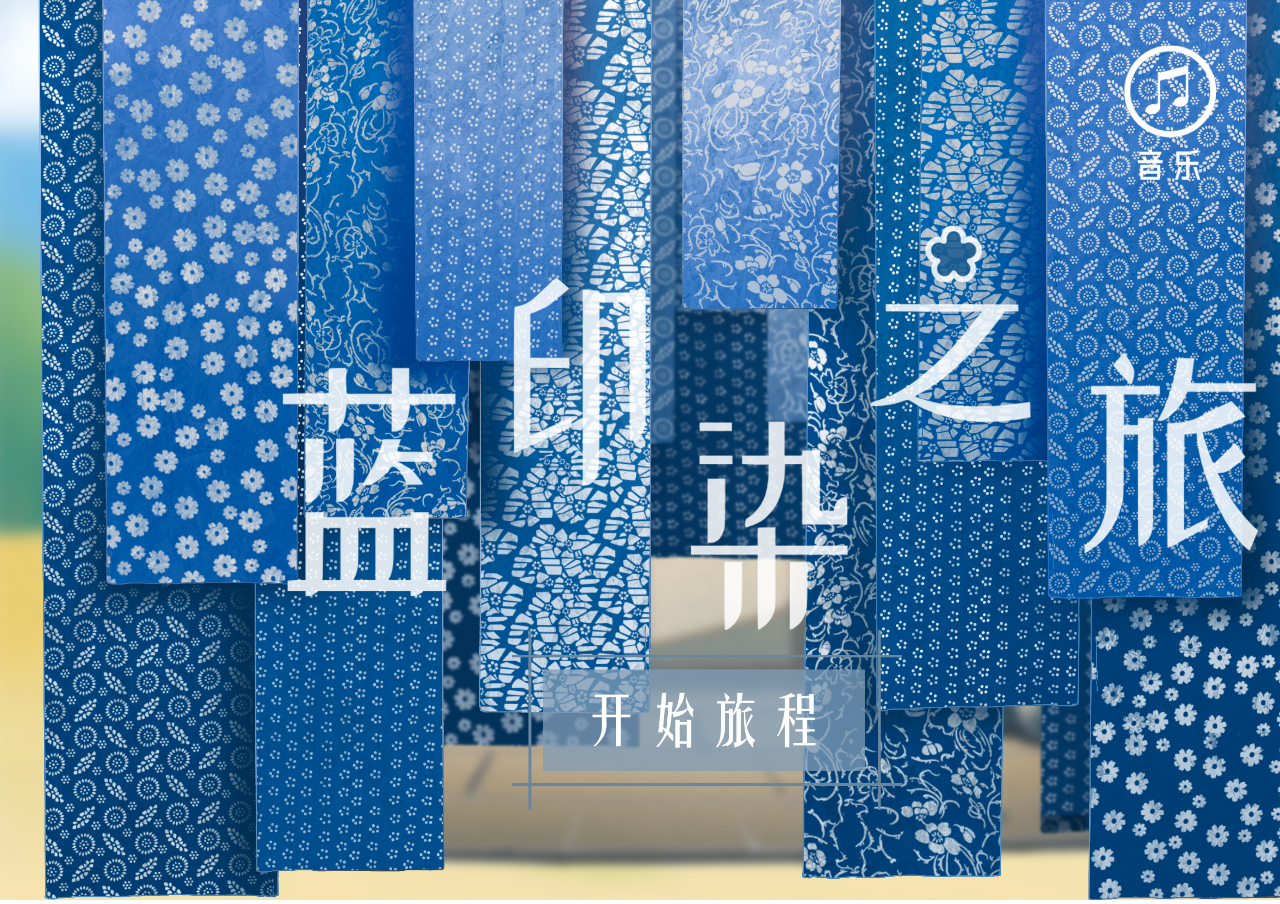
==== 1首页/index.html @ 8b5a18a6 "Add files via upload" ====
<!DOCTYPE html>
<html lang="en">

<head>
    <meta charset="UTF-8">
    <meta http-equiv="X-UA-Compatible" content="IE=edge">
    <meta name="viewport"
        content="width=device-width,initial-scale=1.0,maximum-scale=1.0,minimum-scale=1.0,user-scalable=no">
    <title>首页</title>
</head>
<style>
    body{
        margin: 0;
        padding: 0;
        height: 100%;
        display: flex;
    }

    .back {
        background-image: url('./标题页（分好_0007_背景.png');
        background-repeat: no-repeat;
        background-position: center;
        height: 100%;
        z-index: 0;
        display: flex;
        justify-content: center;
    }

    .back_door {
        height: 100%;
        top: 0%;
        position: absolute;
        z-index: 0;
        justify-content: center;
    }

    img {
        height: 100%;
    }

    .cloth {
        height: 93%;
        left: 33%;
        top: 0%;
        position: absolute;
        z-index: 0;
    }

    .cloth1 {
        height: 68%;
        left: 8%;
        top: 0%;
        position: absolute;
        z-index: 4;
        animation: move1 4s infinite;
    }

    @keyframes move1 {
        0% {
            transform: translate(0%, 0%);
        }

        50% {
            transform: translate(1%, 0%);
        }

        100% {
            transform: translate(0%, 0%);
        }
    }

    .cloth2 {
        height: 100%;
        left: 11%;
        top: 0%;
        position: absolute;
        z-index: 3;
        animation: move2 5s infinite;
    }

    @keyframes move2 {
        0% {
            transform: translate(0%, 0%);
        }

        50% {
            transform: translate(1%, 0%);
        }

        100% {
            transform: translate(0%, 0%);
        }
    }

    .cloth3 {
        height: 100%;
        top: 0%;
        left: 13%;
        position: absolute;
        z-index: 2;
        animation: move3 5s infinite;
    }

    @keyframes move3 {
        0% {
            transform: translate(0%, 0%);
        }

        50% {
            transform: translate(-1%, 0%);
        }

        100% {
            transform: translate(0%, 0%);
        }
    }

    .cloth4 {
        height: 100%;
        top: 0%;
        left: 3%;
        position: absolute;
        z-index: 1;
        animation: move4 3s infinite;
    }

    @keyframes move4 {
        0% {
            transform: translate(0%, 0%);
        }

        50% {
            transform: translate(1%, 0%);
        }

        100% {
            transform: translate(0%, 0%);
        }
    }

    .music_sign {
        height: 15%;
        right: 5%;
        top: 5%;
        position: absolute;
        z-index: 5;
    }
    .music_sign img:hover{
        filter: drop-shadow(10px 10px 30px white);
    }
    @keyframes fadeOut {
        0% {
            opacity: 0;
        }

        100% {
            opacity: 1;
        }
    }

    .title{
        height: 45%;
        left: 22%;
        top: 25%;
        position: absolute;
        z-index: 5;
        animation: fadeInLeft 5s;
    }
    @keyframes fadeInLeft {
        0%{
            clip: rect(0px,0px,0px,0px);
        }
        100%{
            clip: rect(-10px,900px,800px,10px);
        }
    }
    .start{
        height: 20%;
        left: 40%;
        top: 70%;
        position: absolute;
        z-index: 5;
        animation: fadeOut 6s;
    }
    .start img:hover{
        filter: drop-shadow(10px 10px 30px white);
    }
    @keyframes fadeOut {
        0% {
            opacity: 0;
        }
        70% {
            opacity: 0;
        }

        100% {
            opacity: 1;
        }
    }
    audio{
          display: none;
      }
    

</style>

<body>
    <div class="back_door"><img src="./标题页（分好_0008_大门（分好.png"></div>
    <div class="music_sign"><img src="./标题页（分好_0000_音乐.png"></div>
    <div class="cloth4"><img src="./标题页（分好_0006_布4.png"></div>
    <div class="cloth3"><img src="./标题页（分好_0005_布3.png"></div>
    <div class="cloth2"><img src="./标题页（分好_0004_布2.png"></div>
    <div class="cloth1"><img src="./标题页（分好_0003_布1.png"></div>
    <div class="cloth"><img src="./标题页（分好_0007_背景.png"></div>
    <div class="title"><img src="./标题页（分好_0002_标题.png"></div>
    <div class="start"><a href="../2.进入/index.html"><img src="./标题页（分好_0001_开始按钮.png" ></a></div>
    <audio controls preload="auto" autoplay loop><source src="./阪田知樹 - ドビュッシー：月の光.mp3" ></audio>
</body>

</html>
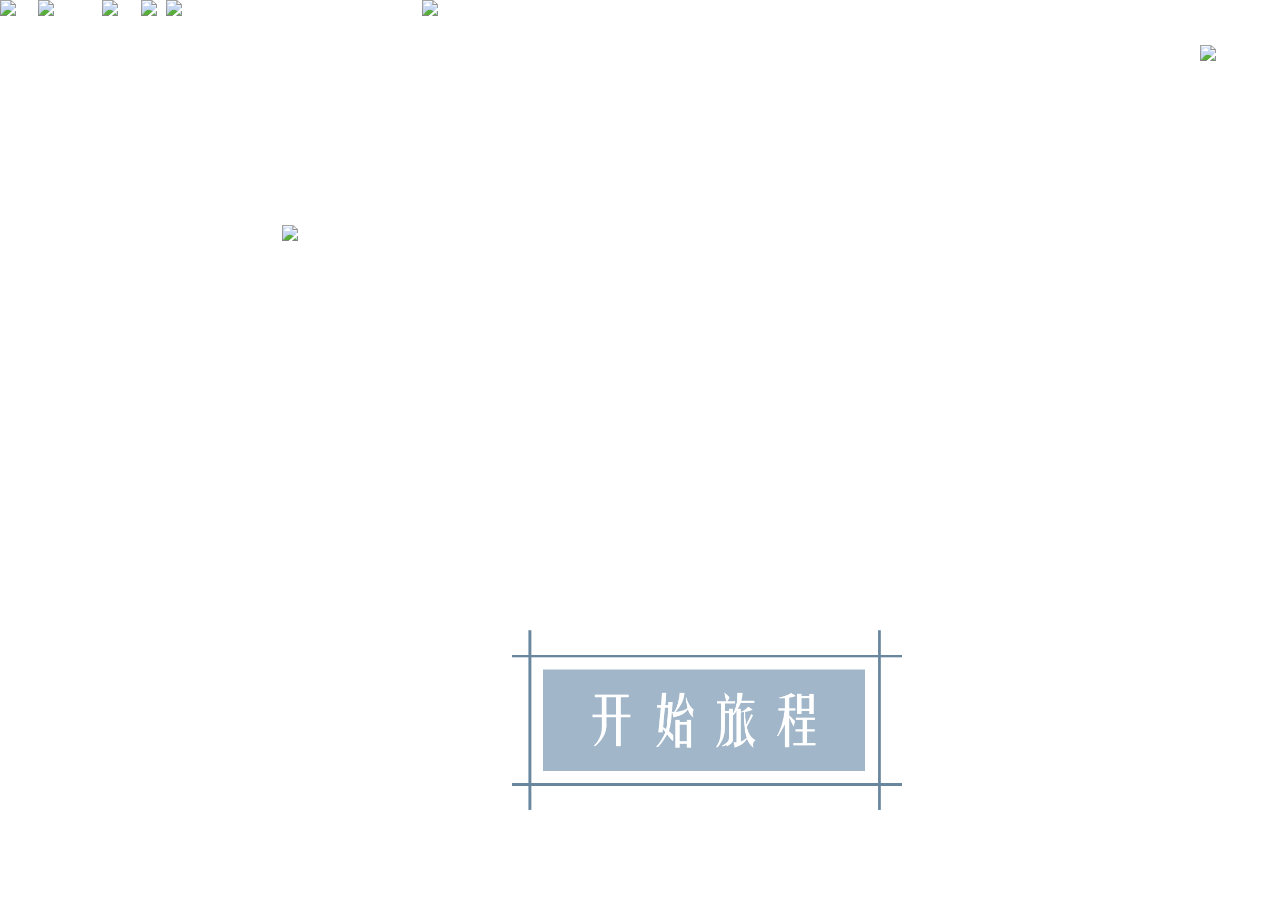
==== commit 623f8d79: "Update index.html" ====
--- a/1首页/index.html
+++ b/1首页/index.html
@@ -205,16 +205,16 @@
 </style>
 
 <body>
-    <div class="back_door"><img src="./标题页（分好_0008_大门（分好.png"></div>
-    <div class="music_sign"><img src="./标题页（分好_0000_音乐.png"></div>
-    <div class="cloth4"><img src="./标题页（分好_0006_布4.png"></div>
-    <div class="cloth3"><img src="./标题页（分好_0005_布3.png"></div>
-    <div class="cloth2"><img src="./标题页（分好_0004_布2.png"></div>
-    <div class="cloth1"><img src="./标题页（分好_0003_布1.png"></div>
-    <div class="cloth"><img src="./标题页（分好_0007_背景.png"></div>
-    <div class="title"><img src="./标题页（分好_0002_标题.png"></div>
-    <div class="start"><a href="../2.进入/index.html"><img src="./标题页（分好_0001_开始按钮.png" ></a></div>
+    <div class="back_door"><img src="./首页/标题页（分好_0008_大门（分好.png"></div>
+    <div class="music_sign"><img src="./首页/标题页（分好_0000_音乐.png"></div>
+    <div class="cloth4"><img src="./首页/标题页（分好_0006_布4.png"></div>
+    <div class="cloth3"><img src="./首页/标题页（分好_0005_布3.png"></div>
+    <div class="cloth2"><img src="./首页/标题页（分好_0004_布2.png"></div>
+    <div class="cloth1"><img src="./首页/标题页（分好_0003_布1.png"></div>
+    <div class="cloth"><img src="./首页/标题页（分好_0007_背景.png"></div>
+    <div class="title"><img src="./首页/标题页（分好_0002_标题.png"></div>
+    <div class="start"><a href="./2.进入/index.html"><img src="./标题页（分好_0001_开始按钮.png" ></a></div>
     <audio controls preload="auto" autoplay loop><source src="./阪田知樹 - ドビュッシー：月の光.mp3" ></audio>
 </body>
 
-</html>+</html>
